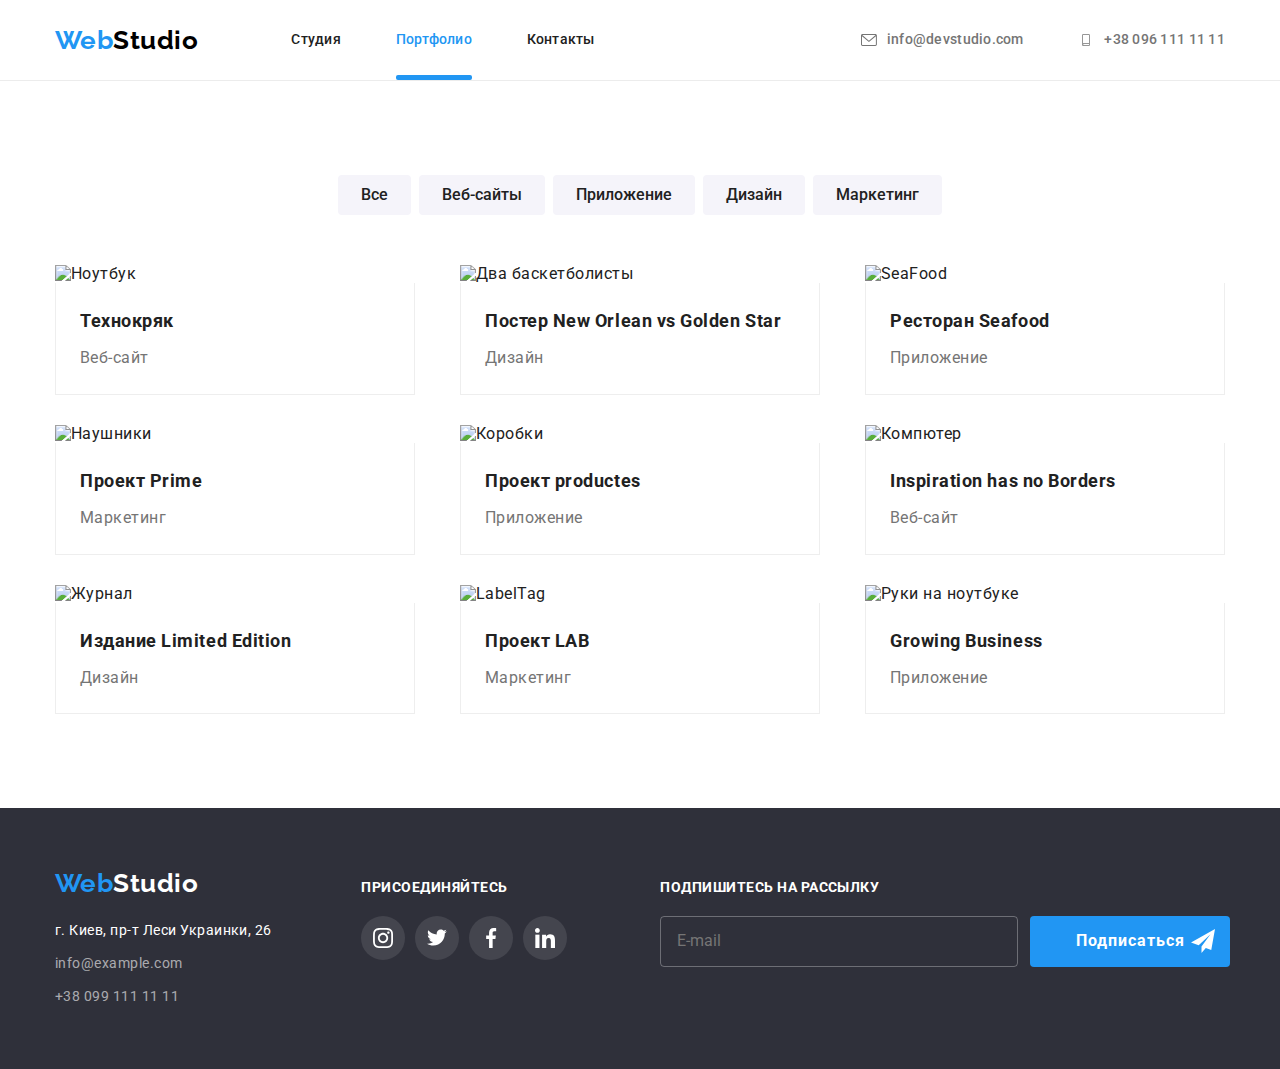
==== portfolio.html @ 348868d8 "Add files via upload" ====
<!DOCTYPE html>
<html lang="en">

<head>
    <meta charset="UTF-8">
    <meta http-equiv="X-UA-Compatible" content="IE=edge">
    <meta name="viewport" content="width=device-width, initial-scale=1.0">
    <title>Document</title>
    <link rel="preconnect" href="https://fonts.gstatic.com">
    <link href="https://fonts.googleapis.com/css2?family=Raleway:wght@700&family=Roboto:wght@400;500;700;900&display=swap"
        rel="stylesheet">
        <link rel="stylesheet" href="./sass/vendors/_modern-normalize.scss" />
    <link rel="stylesheet" href="./css/main.min.css">
</head>

<body>
    <!-- Хедер -->
    <header class="header">
        <div class="container header__container">
            <nav class="header__navigator">
                <a href="./index.html" class="logo header__logo">Web<span class="header__logo--color">Studio</span></a>
                <ul class="list menu--link">
                    <li class="menu__item"><a href="./index.html" class="link menu__link">Студия</a></li>
                    <li class="menu__item"><a href="./portfolio.html" class="link menu__link menu__link--active">Портфолио</a></li>
                    <li class="menu__item"><a href="" class="link menu__link">Контакты</a></li>
                </ul>
            </nav>
        <ul class="contacts--link list">
            <li class="contacts__item">
                <a href="mailto:info@devstudio.com" class="contacts__link">
        
                    <svg class="contacts__icon">
                        <use href="./images/sprite.svg#icon-envelope"></use>
                    </svg>
                    info@devstudio.com</a>
        
            </li>
            <li class="contacts__item">
                <a href="tel:+380961111111" class="contacts__link">
        
                    <svg class="contacts__icon">
                        <use href="./images/sprite.svg#icon-smartphone"></use>
                    </svg>
                    +38 096 111 11 11</a>
            </li>
        </ul>
        </div>
        
        <button class="mobile-menu-btn is-open" aria-expanded="fasle" aria-controls="mobile-container" data-menu-button>
            <svg class="mobile-menu-icon" width="39px" height="39px" aria-label="Кнопка меню">
                <use class="icon-menu" href="./images/symbol-defs2.svg#icon-menu_mob"></use>
                <use class="icon-close" href="./images/symbol-defs2.svg#icon-close_mob"></use>
            </svg>
        </button>
        </header>
        <div class="mobile-overlay">
            <div class="mobile-menu" data-menu>
                <ul class="list menu">
                    <li class="menu__item"><a href="./index.html" class="link menu__link menu__link--active">Студия</a></li>
                    <li class="menu__item"><a href="./portfolio.html" class="link menu__link">Портфолио</a></li>
                    <li class="menu__item"><a href="" class="link menu__link">Контакты</a></li>
                </ul>
        
                <ul class="contacts list">
                    <li class="contacts__item">
                        <a href="mailto:info@devstudio.com" class="contacts__link">
        
                            <svg class="contacts__icon">
                                <use href="./images/sprite.svg#icon-envelope"></use>
                            </svg>
                            info@devstudio.com</a>
        
                    </li>
                    <li class="contacts__item">
                        <a href="tel:+380961111111" class="contacts__link--tel">
        
                            <svg class="contacts__icon">
                                <use href="./images/sprite.svg#icon-smartphone"></use>
                            </svg>
                            +38 096 111 11 11</a>
                    </li>
                </ul>
        
                <ul class="mobile-link">
                    <li class="mobile-link__item"><a href="index.html" class="mobile-link__link">Instagram</a></li>
                    <li class="mobile-link__item"><a href="index.html" class="mobile-link__link">Twitter</a></li>
                    <li class="mobile-link__item"><a href="index.html" class="mobile-link__link">Facebook</a></li>
                    <li class="mobile-link__item"><a href="index.html" class="mobile-link__link">LinkedIn</a></li>
                </ul>
            </div>
        </div>
    <!-- Main -->
        <main>
        <section class="section">
            <div class="container section_container">
        <h1 class="visually-hidden">Портфолио</h1>

        <ul class="list bar"> 
            <li class="bar__item">
                <button type="button" class=" bar__button">Все</button>
            </li>
            <li class="bar__item">
                <button type="button" class=" bar__button">Веб-сайты</button>
            </li>
            <li class="bar__item">
                <button type="button" class=" bar__button">Приложение</button>
            </li>
            <li class="bar__item">
                <button type="button" class=" bar__button">Дизайн</button>
            </li>
            <li class="bar__item">
                <button type="button" class=" bar__button">Маркетинг</button>
            </li>
        </ul>

        <ul class="grid list">
            <li class="grid__item">
              <div class="product">
                 <picture>
                    <source srcset="./images/portfolio/desktop/portfoliolink1desktop.jpg 1x, ./images/portfolio/desktop/portfoliolink1desktop@2x.jpg 2x" media="(min-width: 1200px)">
                    <source srcset="./images/portfolio/tablet/portfoliolink1tablet.jpg 1x, ./images/portfolio/tablet/portfoliolink1tablet@2x.jpg 2x" media="(min-width: 768px)">
                    <source srcset="./images/portfolio/mobile/portfoliolink1mobile.jpg 1x, ./images/portfolio/mobile/portfoliolink1mobile@2x.jpg 2x" media="(max-width: 767px)">
                    <img src="./images/1.jpg" alt="Ноутбук" width="370">
                 </picture>
                 <p class="product__text">Технокряк это современная площадка распространения коронавируса. Компании используют эту платформу для цифрового
                шпионажа и атак на защищённые сервера конкурентов.</p>
                </div>
                  <div class="grid__list">
                    <h2 class="grid__title">Технокряк</h2>
                <p class="grid__text">Веб-сайт</p>
                </div>
            </li>
            <li class="grid__item">
               <div class="product">
               <picture>
                                    <source
                                        srcset="./images/portfolio/desktop/portfoliolink2desktop.jpg 1x, ./images/portfolio/desktop/portfoliolink2desktop@2x.jpg 2x"
                                        media="(min-width: 1200px)">
                                    <source
                                        srcset="./images/portfolio/tablet/portfoliolink2tablet.jpg 1x, ./images/portfolio/tablet/portfoliolink2tablet@2x.jpg 2x"
                                        media="(min-width: 768px)">
                                    <source
                                        srcset="./images/portfolio/mobile/portfoliolink2mobile.jpg 1x, ./images/portfolio/mobile/portfoliolink2mobile@2x.jpg 2x"
                                        media="(max-width: 767px)">
                    <img src="./images/2.jpg" alt="Два баскетболисты" width="370">
               </picture>
                <p class="product__text">Технокряк это современная площадка распространения коронавируса. Компании используют эту платформу
                    для цифрового
                    шпионажа и атак на защищённые сервера конкурентов.</p>
                </div>
                <div class="grid__list">
                    <h2 class="grid__title">Постер New Orlean vs Golden Star</h2>
                <p class="grid__text">Дизайн</p>
                </div>
            </li>
            <li class="grid__item">
              <div class="product">
               <picture>
                                    <source
                                        srcset="./images/portfolio/desktop/portfoliolink3desktop.jpg 1x, ./images/portfolio/desktop/portfoliolink3desktop@2x.jpg 2x"
                                        media="(min-width: 1200px)">
                                    <source
                                        srcset="./images/portfolio/tablet/portfoliolink3tablet.jpg 1x, ./images/portfolio/tablet/portfoliolink3tablet@2x.jpg 2x"
                                        media="(min-width: 768px)">
                                    <source
                                        srcset="./images/portfolio/mobile/portfoliolink3mobile.jpg 1x, ./images/portfolio/mobile/portfoliolink3mobile@2x.jpg 2x"
                                        media="(max-width: 767px)">
                    <img src="./images/3.jpg" alt="SeaFood" width="370">
               </picture>
            <picture class="product__text">Технокряк это современная площадка распространения коронавируса. Компании используют эту платформу
                для цифрового
                шпионажа и атак на защищённые сервера конкурентов.</picture>
            </div>
                <div class="grid__list">
                   <h2 class="grid__title">Ресторан Seafood</h2>
                <p class="grid__text">Приложение</p>
                </div>
            </li>
            <li class="grid__item">
              <div class="product">
                <picture>
                                        <source
                                            srcset="./images/portfolio/desktop/portfoliolink4desktop.jpg 1x, ./images/portfolio/desktop/portfoliolink4desktop@2x.jpg 2x"
                                            media="(min-width: 1200px)">
                                        <source
                                            srcset="./images/portfolio/tablet/portfoliolink4tablet.jpg 1x, ./images/portfolio/tablet/portfoliolink4tablet@2x.jpg 2x"
                                            media="(min-width: 768px)">
                                        <source
                                            srcset="./images/portfolio/mobile/portfoliolink4mobile.jpg 1x, ./images/portfolio/mobile/portfoliolink4mobile@2x.jpg 2x"
                                            media="(max-width: 767px)">
                    <img src="./images/4.jpg" alt="Наушники" width="370">
                </picture>
                <p class="product__text">Технокряк это современная площадка распространения коронавируса. Компании используют эту платформу
                    для цифрового
                    шпионажа и атак на защищённые сервера конкурентов.</p>
                </div>
                <div class="grid__list">
                    <h2 class="grid__title">Проект Prime</h2>
                <p class="grid__text">Маркетинг</p>
                </div>
            </li>
            <li class="grid__item">
               <div class="product">
                <picture>
                                        <source
                                            srcset="./images/portfolio/desktop/portfoliolink5desktop.jpg 1x, ./images/portfolio/desktop/portfoliolink5desktop@2x.jpg 2x"
                                            media="(min-width: 1200px)">
                                        <source
                                            srcset="./images/portfolio/tablet/portfoliolink5tablet.jpg 1x, ./images/portfolio/tablet/portfoliolink5tablet@2x.jpg 2x"
                                            media="(min-width: 768px)">
                                        <source
                                            srcset="./images/portfolio/mobile/portfoliolink5mobile.jpg 1x, ./images/portfolio/mobile/portfoliolink5mobile@2x.jpg 2x"
                                            media="(max-width: 767px)">
                    <img src="./images/5.jpg" alt="Коробки" width="370">
                </picture>
            <p class="product__text">Технокряк это современная площадка распространения коронавируса. Компании используют эту платформу
                для цифрового
                шпионажа и атак на защищённые сервера конкурентов.</p>
            </div>
                <div class="grid__list">
                    <h2 class="grid__title">Проект productes</h2>
                <p class="grid__text">Приложение</p>
                </div>
            </li>
            <li class="grid__item">
               <div class="product">
                <picture>
                                        <source
                                            srcset="./images/portfolio/desktop/portfoliolink6desktop.jpg 1x, ./images/portfolio/desktop/portfoliolink6desktop@2x.jpg 2x"
                                            media="(min-width: 1200px)">
                                        <source
                                            srcset="./images/portfolio/tablet/portfoliolink6tablet.jpg 1x, ./images/portfolio/tablet/portfoliolink6tablet@2x.jpg 2x"
                                            media="(min-width: 768px)">
                                        <source
                                            srcset="./images/portfolio/mobile/portfoliolink6mobile.jpg 1x, ./images/portfolio/mobile/portfoliolink6mobile@2x.jpg 2x"
                                            media="(max-width: 767px)">
                    <img src="./images/6.jpg" alt="Компютер" width="370">
                </picture>
                <p class="product__text">Технокряк это современная площадка распространения коронавируса. Компании используют эту платформу
                    для цифрового
                    шпионажа и атак на защищённые сервера конкурентов.</p>
                </div>
                <div class="grid__list">
                    <h2 class="grid__title">Inspiration has no Borders</h2>
                <p class="grid__text">Веб-сайт</p>
                </div>
            </li>
            <li class="grid__item">
               <div class="product">
                <picture>
                                        <source
                                            srcset="./images/portfolio/desktop/portfoliolink7desktop.jpg 1x, ./images/portfolio/desktop/portfoliolink7desktop@2x.jpg 2x"
                                            media="(min-width: 1200px)">
                                        <source
                                            srcset="./images/portfolio/tablet/portfoliolink7tablet.jpg 1x, ./images/portfolio/tablet/portfoliolink7tablet@2x.jpg 2x"
                                            media="(min-width: 768px)">
                                        <source
                                            srcset="./images/portfolio/mobile/portfoliolink7mobile.jpg 1x, ./images/portfolio/mobile/portfoliolink7mobile@2x.jpg 2x"
                                            media="(max-width: 767px)">
                    <img src="./images/7.jpg" alt="Журнал" width="370">
                </picture>
            <p class="product__text">Технокряк это современная площадка распространения коронавируса. Компании используют эту платформу
                для цифрового
                шпионажа и атак на защищённые сервера конкурентов.</p>
            </div>
                <div class="grid__list">
                    <h2 class="grid__title">Издание Limited Edition</h2>
                <p class="grid__text">Дизайн</p>
                </div>
            </li>
            <li class="grid__item">
                <div class="product">
                <picture>
                                        <source
                                            srcset="./images/portfolio/desktop/portfoliolink8desktop.jpg 1x, ./images/portfolio/desktop/portfoliolink8desktop@2x.jpg 2x"
                                            media="(min-width: 1200px)">
                                        <source
                                            srcset="./images/portfolio/tablet/portfoliolink8tablet.jpg 1x, ./images/portfolio/tablet/portfoliolink8tablet@2x.jpg 2x"
                                            media="(min-width: 768px)">
                                        <source
                                            srcset="./images/portfolio/mobile/portfoliolink8mobile.jpg 1x, ./images/portfolio/mobile/portfoliolink8mobile@2x.jpg 2x"
                                            media="(max-width: 767px)">
                    <img src="./images/8.jpg" alt="LabelTag" width="370">
                </picture>
                <p class="product__text">Технокряк это современная площадка распространения коронавируса. Компании используют эту платформу
                    для цифрового
                    шпионажа и атак на защищённые сервера конкурентов.</p>
                </div>
                <div class="grid__list">
                    <h2 class="grid__title">Проект LAB</h2>
                <p class="grid__text">Маркетинг</p>
                </div>
            </li>
            <li class="grid__item">
                   <div class="product">
                <picture>
                                        <source
                                            srcset="./images/portfolio/desktop/portfoliolink9desktop.jpg 1x, ./images/portfolio/desktop/portfoliolink9desktop@2x.jpg 2x"
                                            media="(min-width: 1200px)">
                                        <source
                                            srcset="./images/portfolio/tablet/portfoliolink9tablet.jpg 1x, ./images/portfolio/tablet/portfoliolink9tablet@2x.jpg 2x"
                                            media="(min-width: 768px)">
                                        <source
                                            srcset="./images/portfolio/mobile/portfoliolink9mobile.jpg 1x, ./images/portfolio/mobile/portfoliolink9mobile@2x.jpg 2x"
                                            media="(max-width: 767px)">
                    <img src="./images/9.jpg" alt="Руки на ноутбуке" width="370">
                </picture>
                <p class="product__text">Технокряк это современная площадка распространения коронавируса. Компании используют эту платформу
                    для цифрового
                    шпионажа и атак на защищённые сервера конкурентов.</p>
                </div>
                <div class="grid__list">
                    <h2 class="grid__title">Growing Business</h2>
                <p class="grid__text">Приложение</p>
                </div>
            </li>

        </ul>
        </section>
    </main>

    <!--Подвал-->
    <footer class="footer">
        <div class="container footer__container">
            <div class="footer__list">
                <a href="./index.html" class="logo footer__logo">Web<span class="footer__logo--color">Studio</span></a>
                <address class="footer__street">
                    г. Киев, пр-т Леси Украинки, 26
                    <a href="mailto:info@example.com" class="footer__link link">info@example.com</a>
                    <a href="tel:+380991111111" class="footer__link link">+38 099 111 11 11</a>
                </address>
            </div>
    
            <div class="footer__list">
                <h2 class="footer__text">ПРИСОЕДИНЯЙТЕСЬ</h2>
                <ul class="list social-list">
                    <li class="social-list__item">
                        <a href="" class="social-list__link" target="_blank" rel="noopener noreferrer">
                            <svg class="social-list__icon social-list__icon--color">
                                <use href="./images/sprite.svg#icon-instagram"></use>
                            </svg>
                        </a>
                    </li>
                    <li class="social-list__item">
                        <a href="" class="social-list__link" target="_blank" rel="noopener noreferrer">
                            <svg class="social-list__icon social-list__icon--color">
                                <use href="./images/sprite.svg#icon-twitter"></use>
                            </svg>
                        </a>
                    </li>
                    <li class="social-list__item">
                        <a href="" class="social-list__link" target="_blank" rel="noopener noreferrer">
                            <svg class="social-list__icon social-list__icon--color">
                                <use href="./images/sprite.svg#icon-facebook"></use>
                            </svg>
                        </a>
                    </li>
                    <li class="social-list__item">
                        <a href="" class="social-list__link" target="_blank" rel="noopener noreferrer">
                            <svg class="social-list__icon social-list__icon--color">
                                <use href="./images/sprite.svg#icon-linkedin"></use>
                            </svg>
                        </a>
                    </li>
                </ul>
            </div>
    
            <div class="footer__list">
                <h2 class="footer__text">ПОДПИШИТЕСЬ НА РАССЫЛКУ</h2>
    
                <form class="form">
                    <input class="form__input" type="text" placeholder="E-mail">
                    <button class="button form__button" type="submit">Подписаться</button>
                </form>
    
            </div>
        </div>
    </footer>

</body>

</html>
---- css/main.min.css ----
/*! modern-normalize | MIT License | https://github.com/sindresorhus/modern-normalize */html{box-sizing:border-box}*,*::before,*::after{box-sizing:inherit}html{line-height:1.15}body{margin:0}h1{font-size:2em;margin:0.67em 0}hr{box-sizing:content-box;height:0}pre{font-family:monospace, monospace;font-size:1em}a{-webkit-text-decoration-skip:objects}abbr[title]{text-decoration:underline dotted}b,strong{font-weight:bolder}code,kbd,samp{font-family:monospace, monospace;font-size:1em}small{font-size:80%}sub,sup{font-size:75%;line-height:0;position:relative;vertical-align:baseline}sub{bottom:-0.25em}sup{top:-0.5em}button,input,optgroup,select,textarea{font-family:inherit;font-size:100%;line-height:1.15;margin:0}button,select{text-transform:none}button,[type='reset'],[type='submit']{-webkit-appearance:button}button::-moz-focus-inner,[type='button']::-moz-focus-inner,[type='reset']::-moz-focus-inner,[type='submit']::-moz-focus-inner{border-style:none;padding:0}button:-moz-focusring,[type='button']:-moz-focusring,[type='reset']:-moz-focusring,[type='submit']:-moz-focusring{outline:1px dotted ButtonText}fieldset{padding:0.35em 0.75em 0.625em}legend{padding:0}progress{vertical-align:baseline}[type='number']::-webkit-inner-spin-button,[type='number']::-webkit-outer-spin-button{height:auto}[type='search']{-webkit-appearance:textfield;outline-offset:-2px}[type='search']::-webkit-search-cancel-button,[type='search']::-webkit-search-decoration{-webkit-appearance:none}::-webkit-file-upload-button{-webkit-appearance:button;font:inherit}details{display:block}summary{display:list-item}:root{--primary-text-color: rgba(33, 33, 33, 1);--accent-color: rgb(33, 150, 243, 1);--white-color: rgba(255, 255, 255, 1);--text-inf-color: rgba(117, 117, 117, 1);--hero-footer-color: rgba(47, 48, 58, 1);--section-team-color: rgba(245, 244, 250, 1);--inf-word-color: rgba(255, 255, 255, 0.6);--grid-item: 1;--icons-color: #afb1b8;--timing-function: 250ms cubic-bezier(0.4, 0, 0.2, 1);--modal-acent: rgba(33, 150, 243, 1)}html{box-sizing:border-box}*,*::before,*::after{box-sizing:inherit}body{color:var(--primary-text-color);background-color:#ffffff;font-family:'Roboto', sans-serif;letter-spacing:0.03em}body.modal-open{overflow:hidden}.container{width:100%;padding-left:15px;padding-right:15px;margin-right:auto;margin-left:auto;height:auto}@media screen and (min-width: 480px){.container{max-width:480px}}@media screen and (min-width: 768px){.container{max-width:768px}}@media screen and (min-width: 1200px){.container{max-width:1200px}}.list{padding:0;margin:0;list-style:none}img{display:block;height:auto;width:100%}.section{padding-top:94px;padding-bottom:94px;width:auto}h1,h2,h3,h4,h5,h6{margin-top:0;margin-bottom:0}p{margin-top:0;margin-bottom:0}.visually-hidden{position:absolute;clip:rect(0 0 0 0)}.bar{display:flex;flex-direction:row;margin-left:auto;margin-right:auto;justify-content:center;margin-bottom:50px;width:100%}@media screen and (max-width: 767.98px){.bar{display:inline-flex;flex-wrap:wrap;justify-content:left}}.bar__item{margin-left:0;margin-right:0}@media screen and (max-width: 767.98px){.bar__item:nth-child(3n){margin-bottom:15px}}.bar__item:not(:last-child){margin-right:8px}.bar__button{padding:6px 22px;min-width:73px;text-align:center;border-radius:4px;border:1px solid transparent;cursor:pointer;color:var(--primary-text-color);background-color:#f5f4fa;font-family:inherit;font-weight:500;font-size:16px;line-height:1.63;text-decoration:none;transition:background-color var(--timing-function),box-shadow var(--timing-function),color var(--timing-function)}.bar__button:hover,.bar__button:focus{color:var(--white-color);background-color:var(--accent-color);box-shadow:0px 3px 1px rgba(0,0,0,0.1),0px 1px 2px rgba(0,0,0,0.08),0px 2px 2px rgba(0,0,0,0.12)}@media screen and (max-width: 767.98px){.bar__button:hover,.bar__button:focus{color:var(--white-color);background-color:var(--accent-color);box-shadow:0px 3px 1px rgba(0,0,0,0.1),0px 1px 2px rgba(0,0,0,0.08),0px 2px 2px rgba(0,0,0,0.12)}}.button{border-radius:4px;border:none;min-width:200px;padding:10px 32px;text-align:center;cursor:pointer;color:var(--white-color);background-color:var(--accent-color);font-family:inherit;font-weight:700;font-size:16px;line-height:1.88;letter-spacing:0.06em;transition:background-color var(--timing-function)}.button:hover,.button:focus{background-color:#188ce8}.clients-icons__list{display:flex;flex-wrap:wrap;margin-left:-30px;margin-top:-30px}.clients-icons__link{display:flex;border-radius:4px;border:1px solid var(--icons-color);height:90px;align-items:center;justify-content:center;transition:border var(--timing-function)}.clients-icons__link:hover,.clients-icons__link:focus{border:1px solid var(--accent-color)}.clients-icons__item{flex-basis:calc((100% - 30px * 6) / 6);margin-left:30px;margin-top:30px}@media screen and (max-width: 768px){.clients-icons__item{flex-basis:calc((100% - 30px * 2) / 2);margin-left:30px}}@media screen and (min-width: 768px){.clients-icons__item{flex-basis:calc((100% - 30px * 3) / 3)}}@media screen and (min-width: 1200px){.clients-icons__item{flex-basis:calc((100% - 30px * 6) / 6)}}@media screen and (min-width: 480px) and (max-width: 767px){.clients-icons__item:nth-child(5n){margin-bottom:60px}}@media screen and (min-width: 768px) and (max-width: 1199px){.clients-icons__item:nth-child(4n){margin-bottom:60px}}.clients-icons__item:nth-child(n+6){margin-right:0}.clients-icons__icon{fill:var(--icons-color);transition:fill var(--timing-function)}.clients-icons__link:hover .clients-icons__icon,.clients-icons__link:focus .clients-icons__icon{fill:var(--accent-color)}@media screen and (max-width: 767.98px){.contacts--link{display:none}}.contacts{display:inline-flex}@media screen and (max-width: 767.98px){.contacts{margin-top:0;margin-bottom:0;display:inline-flex;flex-direction:column-reverse;padding-top:306px}}.contacts__item{text-decoration:none}.contacts__item:not(:last-child){margin-right:50px}@media screen and (max-width: 1199.98px){.contacts__item:not(:last-child){margin-right:0}}@media screen and (min-width: 1200px){.contacts__item{display:inline-flex;flex-wrap:wrap}}.contacts__link{position:relative;display:inline-flex;padding-top:32px;padding-bottom:32px;border-radius:3px;color:var(--text-inf-color);font-weight:500;font-size:14px;line-height:1.14;letter-spacing:0.02em;align-items:center;transition:color var(--timing-function);text-decoration:none}@media screen and (max-width: 767.98px){.contacts__link{padding-bottom:0;padding-top:0;font-weight:500;font-size:24px;line-height:28px;letter-spacing:0.02em;margin-top:32px}}@media screen and (min-width: 768px) and (max-width: 1199.98px){.contacts__link{margin-top:0;padding-bottom:0;padding-top:0;text-align:left}.contacts__link:last-child{margin-top:10px}}@media screen and (max-width: 767.98px){.contacts__link--tel{text-decoration:none;color:#2196f3;font-weight:500;font-size:34px;line-height:40px;letter-spacing:0.02em}}.contacts__link::after{content:'';display:block;position:absolute;transition:opacity 250ms}.contacts__link:hover,.contacts__link:focus{color:var(--accent-color);fill:currentColor}.contacts__icon{width:16px;height:12px;margin-right:10px;fill:currentColor}@media screen and (max-width: 767.98px){.contacts__icon{display:none}}.feature__list{display:flex;flex-wrap:wrap;margin-left:-30px;margin-top:-30px}@media screen and (max-width: 480px){.feature__list{justify-content:center}}.feature__item{flex-basis:calc((100% - 30px * 4) / 4);margin-left:30px;margin-top:30px}@media screen and (max-width: 768px){.feature__item{flex-basis:calc((100% - 30px * 1) / 1);margin-left:30px}}@media screen and (min-width: 768px){.feature__item{flex-basis:calc((100% - 30px * 2) / 2)}}@media screen and (min-width: 1200px){.feature__item{flex-basis:calc((100% - 30px * 4) / 4)}}@media screen and (min-width: 768px) and (max-width: 1199.98px){.feature__item:nth-child(-n+2){margin-top:0}}.feature__item:nth-child(n+4){margin-right:0}.feature__item::before{display:block;content:'';width:100%;height:120px;background-color:#f5f4fa;background-size:70px 70px;background-repeat:no-repeat;background-position:center;margin-bottom:30px;border-right:4px}.feature__item:nth-child(1)::before{background-image:url(../images/antenna.svg)}.feature__item:nth-child(2)::before{background-image:url(../images/clock.svg)}.feature__item:nth-child(3)::before{background-image:url(../images/diagram.svg)}.feature__item:nth-child(4)::before{background-image:url(../images/astronaut.svg)}.feature__title{margin-bottom:10px;color:var(--primary-text-color);font-weight:700;font-size:14px;line-height:1.14;text-transform:uppercase}@media screen and (max-width: 767px){.feature__title{text-align:center}}.feature__text{color:var(--text-inf-color);font-size:14px;line-height:1.71}.form{position:relative;display:flex;width:100%}@media screen and (max-width: 1199.98px){.form{display:block;text-align:center}}.form__input{width:358px;padding:15px 0px 15px 16px;background-color:transparent;border:1px solid rgba(255,255,255,0.3);border-radius:4px;box-sizing:border-box;margin-right:12px;color:var(--white-color)}@media screen and (max-width: 1199.98px){.form__input{width:100%;margin-bottom:20px;margin-right:0}}.form__button{position:relative}@media screen and (max-width: 767.98px){.form__button{display:block;margin-left:auto;margin-right:auto}}.form__button::after{top:13px;right:15px;position:absolute;display:inline-flex;width:24px;height:24px;content:'';background-repeat:no-repeat;background-position:center;border-color:transparent;background-image:url(../images/send.svg);align-items:center}.grid{display:flex;flex-wrap:wrap;margin-right:-30px;justify-content:center;width:100%}@media screen and (max-width: 767.98px){.grid{display:block}}@media screen and (min-width: 768px){.grid{display:flex;flex-wrap:wrap;justify-content:space-between;width:100%}}.grid__item{transition:box-shadow var(--timing-function);cursor:pointer;flex-basis:calc((100% - 90px) / 3);margin-right:30px;margin-top:30px}@media screen and (max-width: 767.98px){.grid__item{margin-right:0;flex-basis:initial}.grid__item:nth-child(-n+1){margin-top:0}}@media screen and (min-width: 768px){.grid__item{flex-basis:calc((100% - 30px) / 2);margin-right:0}.grid__item:nth-child(-n+2){margin-top:0px}}@media screen and (min-width: 1200px){.grid__item{flex-basis:calc((100% - 90px) / 3)}.grid__item:nth-child(-n+3){margin-top:0}}.grid__item:hover,.grid__item:focus{box-shadow:0px 1px 1px rgba(0,0,0,0.12),0px 4px 4px rgba(0,0,0,0.06),1px 4px 6px rgba(0,0,0,0.16)}.grid__item:hover .product__text{transform:translateY(0)}.grid__list{padding:20px 24px;border:1px solid #eeeeee;border-top:none}@media screen and (min-width: 768px) and (max-width: 1199.98px){.grid__list{display:inline-flex;flex-direction:column;width:100%}}.grid__title{margin-bottom:4px;color:var(--primary-text-color);font-weight:700;font-size:18px;line-height:2;letter-spacing:0.03em}.grid__text{color:var(--text-inf-color);font-size:16px;line-height:1.9}.hero-bg{max-width:1600px;background-image:linear-gradient(to right, rgba(47,48,58,0.4), rgba(47,48,58,0.4)),url("../images/hero/hero.mobile.jpg");background-color:rgba(54,63,165,0.4);background-size:cover;background-repeat:no-repeat;background-position:center;margin-left:auto;margin-right:auto}@media (min-device-pixel-ratio: 2), (min-resolution: 192dpi), (min-resolution: 2dppx){.hero-bg{background-image:linear-gradient(to right, rgba(47,48,58,0.4), rgba(47,48,58,0.4)),url(../images/hero/hero.mobile@2x.jpg)}}@media screen and (min-width: 480px){.hero-bg{background-image:linear-gradient(to right, rgba(47,48,58,0.4), rgba(47,48,58,0.4)),url(../images/hero/hero.tablet.jpg)}}@media screen and (min-width: 480px) and (min-device-pixel-ratio: 2), screen and (min-width: 480px) and (min-resolution: 192dpi), screen and (min-width: 480px) and (min-resolution: 2dppx){.hero-bg{background-image:linear-gradient(to right, rgba(47,48,58,0.4), rgba(47,48,58,0.4)),url(../images/hero/hero.tablet@2x.jpg)}}@media screen and (min-width: 768px){.hero-bg{background-image:linear-gradient(to right, rgba(47,48,58,0.4), rgba(47,48,58,0.4)),url(../images/hero/hero.desktop.jpg)}}@media screen and (min-width: 768px) and (min-device-pixel-ratio: 2), screen and (min-width: 768px) and (min-resolution: 192dpi), screen and (min-width: 768px) and (min-resolution: 2dppx){.hero-bg{background-image:linear-gradient(to right, rgba(47,48,58,0.4), rgba(47,48,58,0.4)),url(../images/hero/hero.desktop@2x.jpg)}}.hero{padding-top:200px;padding-bottom:200px;text-align:center}.hero__title{margin-top:0;color:var(--white-color);font-weight:900;font-size:44px;line-height:1.36;letter-spacing:0.06em;text-transform:uppercase;margin-left:auto;margin-right:auto;margin-bottom:30px;max-width:696px}@media screen and (min-width: 480px){.hero__title{font-size:26px}}.logo{color:var(--accent-color);font-family:'Raleway', sans-serif;font-weight:700;font-size:26px;line-height:1.19;text-decoration:none;margin-right:93px;display:flex}@media screen and (max-width: 768px){.logo{display:block;margin-right:0}}@media screen and (min-width: 768px) and (max-width: 1199.98px){.logo{text-align:center;display:block;margin-right:0}}@media screen and (max-width: 767.98px){.menu--link{display:none}}@media screen and (max-width: 767.98px){.menu{margin-top:0;margin-bottom:0;display:inline-flex;flex-wrap:wrap}}@media screen and (min-width: 768px) and (max-width: 1199.98px){.menu{margin-right:88px;margin-left:88px}}.menu__item{display:inline-flex}@media screen and (min-width: 768px){.menu__item:not(:last-child){margin-right:50px}.menu__item:nth-child(-n+1){margin-left:88px}}@media screen and (min-width: 1200px){.menu__item:nth-child(-n+1){margin-left:0px}}.menu__link{padding-top:32px;padding-bottom:32px;color:var(--primary-text-color);font-family:inherit;font-weight:500;font-size:14px;line-height:1.14;letter-spacing:0.02em;transition:color var(--timing-function);text-decoration:none}@media screen and (max-width: 767.98px){.menu__link{font-weight:500;font-size:40px;line-height:47px;letter-spacing:0.02em;padding:0}}.menu__link--active{position:relative;color:var(--accent-color)}.menu__link--active:hover::after,.menu__link--active:focus::after{opacity:1}.menu__link--active::after{content:'';position:absolute;display:block;width:100px;height:5px;left:0;bottom:0;background-color:#2196f3;border-radius:2px;width:100%}@media screen and (max-width: 767.98px){.menu__link--active::after{display:none}}.menu__link:focus,.menu__link:hover{color:var(--accent-color)}.backdrop{position:fixed;background-color:rgba(0,0,0,0.2);width:100%;height:100%;top:0;left:0;opacity:1;transform:opacity var(--timing-function);z-index:1;transition-duration:250ms;overflow-y:scroll}.is-hidden{opacity:0;visibility:hidden;pointer-events:none}.modal{position:relative;top:50%;left:50%;width:100%;padding:40px;max-width:528px;min-height:581px;transform:translate(-50%, -50%);background:var(--white-color);border-radius:4px}@media screen and (max-width: 1199.98px){.modal{max-width:450px;min-height:609px}}.modal__title{display:inline-block;margin-bottom:12px;margin-left:auto;margin-right:auto;font-size:20px;line-height:1.15;text-align:center}.modal__button--close{position:absolute;right:8px;top:8px;width:30px;height:30px;border:1px solid rgba(0,0,0,0.1);background:var(--white-color);border-radius:50%}.modal__button--close .modal__icon{transition:fill var(--timing-function)}.modal__button--close:hover .modal__icon,.modal__button--close:focus .modal__icon{fill:var(--modal-acent)}.modal__icon{position:absolute;transform:translate(-50%, -50%);fill:#000000}.modal__form{width:100%;margin-left:auto;margin-right:auto;display:flex;flex-direction:column}.modal__label{margin-bottom:4px;text-align:left}.modal__textarea{padding-bottom:4px;text-align:left}.modal__textarea--text{border:1px solid rgba(33,33,33,0.2);box-sizing:border-box;border-radius:4px;margin-bottom:20px;padding:12px 16px 12px 16px;outline:none;resize:inherit;transition:border var(--timing-function)}.modal__textarea--text:focus-within,.modal__textarea--text:hover{border:1px solid var(--modal-acent)}.modal__checkbox{display:flex;width:100%;margin-left:auto;margin-right:auto;font-size:12px;line-height:1.71;align-items:center;color:#757575;margin-bottom:30px;letter-spacing:0.03em}.modal__checkbox--input{appearance:none}.modal__checkbox--icon{width:16px;height:15px;border:2px solid var(--primary-text-color);border-radius:2px;display:inline-block;margin-right:7px}.modal__checkbox--input:checked+.modal__checkbox--icon{border-color:transparent;background-image:url(../images/check.svg);content:'';background-repeat:no-repeat;background-position:center;background-size:16px 15px;background-origin:border-box}.modal__checkbox--text{color:var(--accent-color);margin-left:3px}@media screen and (max-width: 1199.98px){.modal__checkbox--text{font-size:12px;line-height:1.16}}.modal__button{margin-left:auto;margin-right:auto}.label{position:relative;margin-bottom:10px}.label__input{border:1px solid rgba(33,33,33,0.2);box-sizing:border-box;border-radius:4px;width:100%;padding-top:11px;padding-bottom:11px;outline:none;padding-left:40px;transition:border var(--timing-function)}.label__input:hover{border:1px solid var(--modal-acent)}.label__icon{position:absolute;top:10px;left:20px;transition:fill var(--timing-function)}.label__input:hover+.label__icon{fill:var(--accent-color)}.label:focus-within>.label__input{border:1px solid var(--modal-acent)}.footer{background-color:var(--hero-footer-color);padding-top:60px;padding-bottom:60px;display:flex;align-items:baseline}.footer__container{width:100%}@media screen and (max-width: 767.98px){.footer__container{display:block;text-align:center}}@media screen and (min-width: 768px) and (max-width: 1199.98px){.footer__container{display:flex;align-items:baseline;flex-wrap:wrap;width:100%}}@media screen and (min-width: 1200px){.footer__container{display:flex;align-items:baseline;text-align:left}}.footer__list{max-width:100%;margin-right:70px}@media screen and (max-width: 480px){.footer__list{margin-right:0;margin-left:auto;margin-right:auto}}@media screen and (max-width: 768px){.footer__list{display:block;align-items:baseline;margin-left:76px;margin-left:auto;margin-right:auto;margin-right:0}}@media screen and (min-width: 768px) and (max-width: 1199.98px){.footer__list{margin-right:270px}}.footer__list:nth-child(2){margin-right:93px}@media screen and (max-width: 767.98px){.footer__list:nth-child(2){margin-right:0;margin-left:auto;margin-right:auto}}@media screen and (min-width: 768px){.footer__list:nth-child(2){margin-right:0}}@media screen and (min-width: 1200px){.footer__list:nth-child(2){margin-right:93px}}.footer__list:nth-last-child(-n+1){margin-right:0}@media screen and (min-width: 768px) and (max-width: 1199.98px){.footer__list:nth-last-child(-n+1){display:block;margin-top:60px;margin-left:auto;margin-right:auto}}@media screen and (min-width: 1200px){.footer__list:nth-last-child(-n+1){margin-right:0}}.footer__street{color:var(--white-color);font-size:14px;line-height:1.71;font-style:normal}@media screen and (max-width: 1199.98px){.footer__street{margin-top:20px;text-align:center}}.footer__link{display:block;margin-top:9px;color:var(--inf-word-color);font-size:14px;line-height:1.71;font-style:normal;text-decoration:none;transition:color var(--timing-function)}.footer__link:focus,.footer__link:hover{color:var(--accent-color)}.footer__logo--color{color:var(--white-color);margin-bottom:20px}.footer__text{margin-bottom:20px;color:var(--white-color);font-size:14px;line-height:1.14}@media screen and (max-width: 767.98px){.footer__text{display:block;margin-top:60px}}@media screen and (min-width: 768px){.footer__text{margin-top:0;text-align:center}}@media screen and (min-width: 1200px){.footer__text{text-align:left}}.header{background:var(--white-color);border-bottom:1px solid #ececec;width:auto}@media screen and (max-width: 767.98px){.header{display:inline-flex;max-width:768px;position:relative;width:100%}}@media screen and (max-width: 1199.98px){.header{max-width:1200px;max-height:100vh}}.header__container{display:flex;align-items:center}@media screen and (min-width: 768px) and (max-width: 1199.98px){.header__container{justify-content:space-between}}.header__navigator{display:flex;align-items:center;margin-right:auto}@media screen and (min-width: 768px) and (max-width: 1199.98px){.header__navigator{margin-right:0}}.header__logo--color{color:black}.pictures{padding-top:0}@media screen and (max-width: 1199.98px){.pictures{max-width:768px;display:none}}.pictures__list{display:inline-flex;flex-wrap:wrap}.pictures__item{position:relative;width:370px;flex-basis:calc((100% - 30px * 3) / 3);margin-right:30px}.pictures__text{content:'';position:absolute;bottom:0;font-weight:bold;font-size:14px;line-height:1.14;color:var(--white-color);background-color:rgba(47,48,58,0.8);padding-top:27px;padding-bottom:27px;width:100%;text-align:center}.pictures__item:nth-child(n+3){margin-right:0}.product{position:relative;overflow:hidden}.product__text{position:absolute;top:0;width:100%;height:100%;background-color:rgba(33,150,243,0.9);padding:63px 24px;font-size:18px;line-height:1.6;letter-spacing:0.03em;color:var(--white-color);transform:translateY(200%);transition:transform var(--timing-function)}.team{background-color:#f5f4fa}.team__list{display:flex;flex-wrap:wrap;margin-left:-30px;margin-top:-30px}@media screen and (max-width: 480px){.team__list{justify-content:center}}.team__item{flex-basis:calc((100% - 30px * 4) / 4);margin-left:30px;margin-top:30px;text-align:center;background:#ffffff;box-shadow:0px 1px 3px rgba(0,0,0,0.12),0px 1px 1px rgba(0,0,0,0.14),0px 2px 1px rgba(0,0,0,0.2);border-radius:0px 0px 4px 4px}@media screen and (max-width: 768px){.team__item{flex-basis:calc((100% - 30px * 1) / 1);margin-left:30px}}@media screen and (min-width: 768px){.team__item{flex-basis:calc((100% - 30px * 2) / 2)}}@media screen and (min-width: 1200px){.team__item{flex-basis:calc((100% - 30px * 4) / 4)}}@media screen and (min-width: 480px) and (max-width: 767px){.team__item:nth-child(n+4){margin-bottom:60px}}@media screen and (min-width: 768px) and (max-width: 1199px){.team__item:nth-child(n+3){margin-bottom:60px}}.team__item:nth-child(n+4){margin-right:0}.team__discription{padding-top:30px;padding-bottom:30px}.team__profession{margin-bottom:16px;color:var(--text-inf-color);font-size:16px;line-height:1.19}.team__person{margin-bottom:10px;font-weight:500}.social-list{display:inline-flex}.social-list__item+.social-list__item{margin-left:10px}.social-list__link{display:flex;justify-content:center;align-items:center;width:44px;height:44px;border-radius:50%;background:rgba(255,255,255,0.1);transition:background-color var(--timing-function)}.social-list__link:hover,.social-list__link:focus{background-color:var(--accent-color)}.social-list__icon{width:20px;height:20px;fill:var(--icons-color);transition:fill var(--timing-function)}.social-list__icon--color{fill:#ffffff;transition:fill var(--timing-function)}.social-list__link:hover .social-list__icon,.social-list__link:focus .social-list__icon{fill:var(--white-color)}.title{margin-bottom:50px;color:var(--primary-text-color);font-weight:700;font-size:36px;line-height:1.17;text-align:center}.mobile-link{width:100%}@media screen and (max-width: 767.98px){.mobile-link{display:inline-flex;list-style:none;margin-top:64px;padding-inline-start:0}}@media screen and (min-width: 768px){.mobile-link{display:none}}.mobile-link__item:not(:last-child)::after{content:'';margin-left:10px;margin-right:10px;border:1px solid rgba(33,33,33,0.2);transform:rotate(90deg)}.mobile-link__link{text-decoration:none;color:#2196f3;text-align:left}.mobile-menu-btn{position:relative;z-index:105;background-color:transparent;border:none}@media screen and (min-width: 767.98px){.mobile-menu-btn{display:none}}.icon-close{display:block}.icon-menu{display:none}.is-open .icon-menu{display:block}.is-open .icon-close{display:none}.mobile-menu-icon:hover,.mobile-menu-icon:focus{fill:var(--accent-color)}.icon-close{display:block}.mobile-menu{position:fixed;top:0;right:-100%;display:flex;justify-content:space-around;flex-direction:column;z-index:100;width:100%;height:100vh;padding:40px 40px 40px;background:#ffffff;box-shadow:-4px 0px 8px rgba(0,0,0,0.04),-2px 0px 4px rgba(0,0,0,0.08),-1px 0px 3px rgba(0,0,0,0.16);color:var(--main-text-color);transition:right 0.5s}.mobile-menu.is-open{right:0}@media screen and (min-width: 768px){.mobile-menu{display:none}}.mobile-menu .menu{flex-direction:column;font-size:18px}.mobile-menu .menu__item{margin-bottom:24px}.mobile-menu .menu__item:nth-child(3n){margin-bottom:0}.mobile-overlay{width:100%;background:#ffffff;box-shadow:0px 4px 8px rgba(0,0,0,0.04),0px 2px 4px rgba(0,0,0,0.08),0px 1px 3px rgba(0,0,0,0.16)}
/*# sourceMappingURL=main.min.css.map */
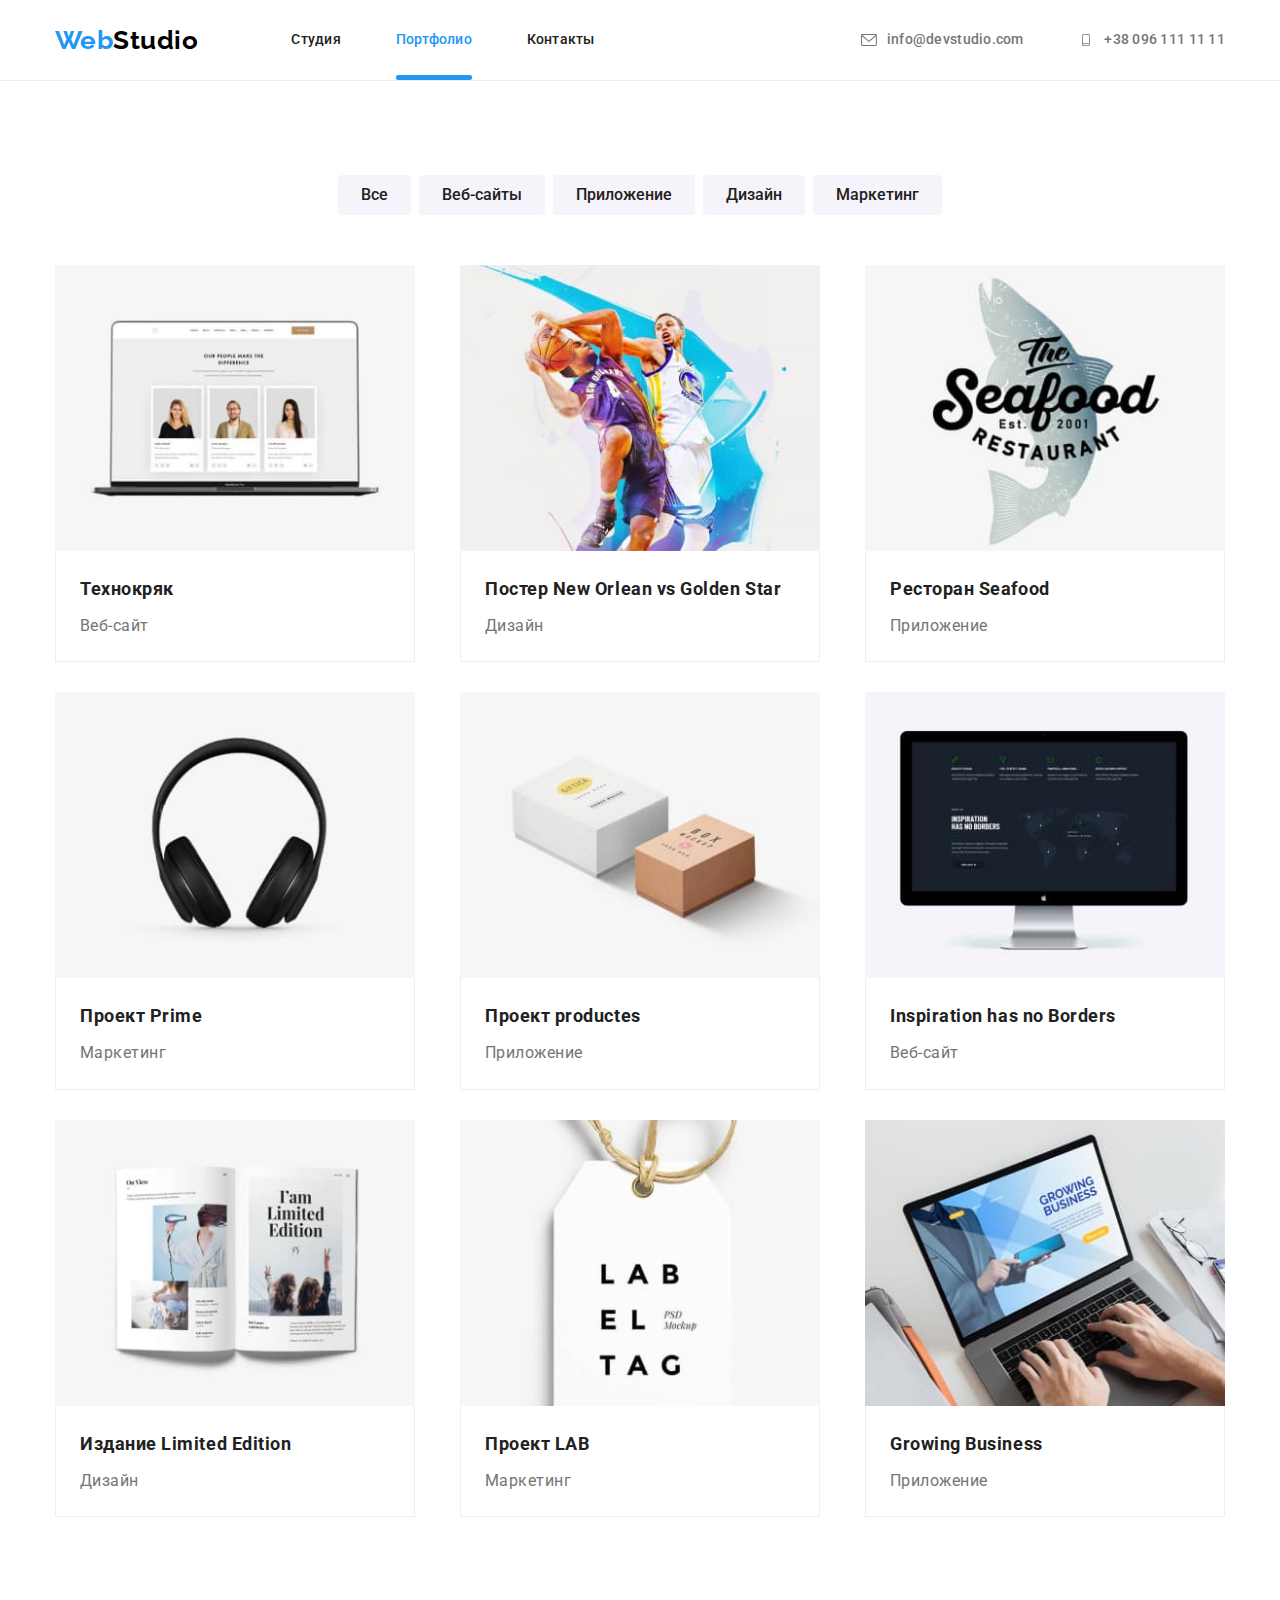
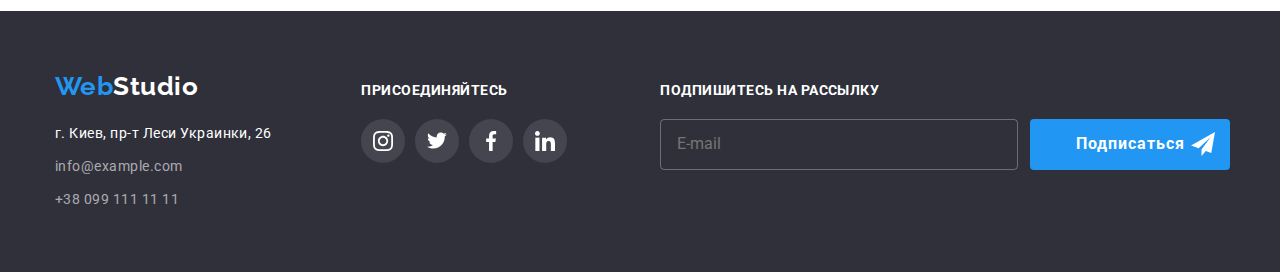
==== commit 42edb5b0: "Update portfolio.html" ====
--- a/portfolio.html
+++ b/portfolio.html
@@ -376,7 +376,9 @@
             </div>
         </div>
     </footer>
-
+    <script src="./js/menu.js"></script>
+
+            
 </body>
 
-</html>+</html>
